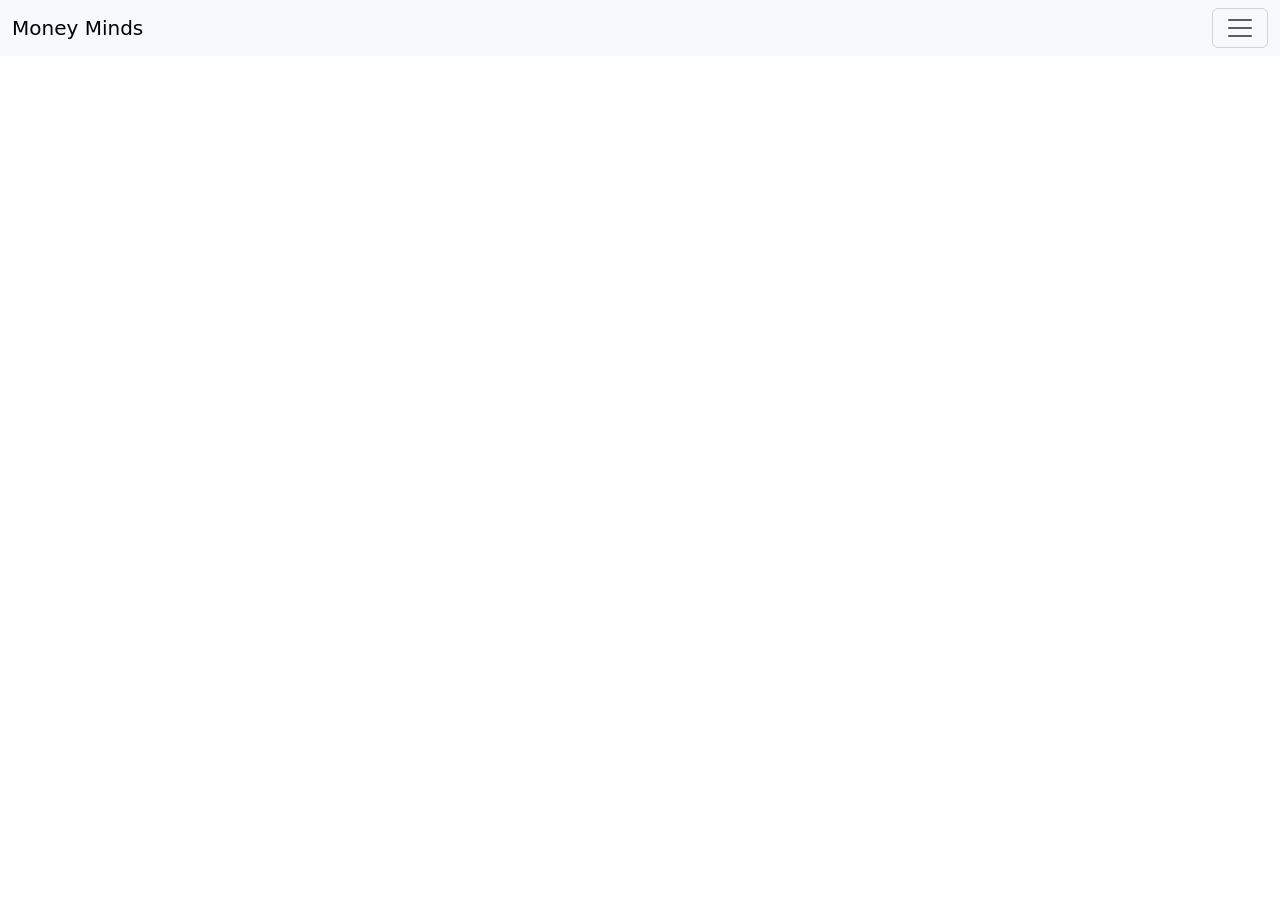
==== index.html @ 813352d2 "Update - Fase 4 (#5) - Init project in HTML, CSS, JS and framework - Bootstrap" ====
<!DOCTYPE html>
<html lang="pt-br">
<head>
  <!-- Metadados for page -->
  <meta charset="UTF-8">
  <meta name="viewport" content="width=device-width, initial-scale=1.0">
  <!-- Style -->
  <!-- Style - P -->
  <link rel="stylesheet" href="src/style/main.css">
  <!-- Style - External -->
  <link href="https://cdn.jsdelivr.net/npm/bootstrap@5.3.8/dist/css/bootstrap.min.css" rel="stylesheet" integrity="sha384-sRIl4kxILFvY47J16cr9ZwB07vP4J8+LH7qKQnuqkuIAvNWLzeN8tE5YBujZqJLB" crossorigin="anonymous">
  <link rel="stylesheet" href="https://cdn.jsdelivr.net/npm/bootstrap-icons@1.13.1/font/bootstrap-icons.min.css">

  <!-- JS -->
  <!-- JS - P -->

  <!-- JS - External -->
  <script src="https://cdn.jsdelivr.net/npm/@popperjs/core@2.11.8/dist/umd/popper.min.js" integrity="sha384-I7E8VVD/ismYTF4hNIPjVp/Zjvgyol6VFvRkX/vR+Vc4jQkC+hVqc2pM8ODewa9r" crossorigin="anonymous"></script>
  <script src="https://cdn.jsdelivr.net/npm/bootstrap@5.3.8/dist/js/bootstrap.min.js" integrity="sha384-G/EV+4j2dNv+tEPo3++6LCgdCROaejBqfUeNjuKAiuXbjrxilcCdDz6ZAVfHWe1Y" crossorigin="anonymous"></script>

  <!-- Title of page -->
  <title>Money Minds</title>
</head>
<body>
  <!-- navbar -->
  <nav class="navbar bg-body-tertiary fixed-top">
    <div class="container-fluid">
      <a class="navbar-brand roboto-mono-600">Money Minds</a>
      <button class="navbar-toggler" type="button" data-bs-toggle="offcanvas" data-bs-target="#offcanvasNavbar" aria-controls="offcanvasNavbar" aria-label="Toggle navigation">
        <span class="navbar-toggler-icon"></span>
      </button>
      <div class="offcanvas offcanvas-end" tabindex="-1" id="offcanvasNavbar" aria-labelledby="offcanvasNavbarLabel">
        <div class="offcanvas-header">
          <h5 class="offcanvas-title" id="offcanvasNavbarLabel">Offcanvas</h5>
          <button type="button" class="btn-close" data-bs-dismiss="offcanvas" aria-label="Close"></button>
        </div>
        <div class="offcanvas-body">
          
        </div>
      </div>
    </div>
  </nav>

  <!--  -->
</body>
</html>
---- src/style/main.css ----
/* Imports */
/* Reset CSS */
@import url(reset.css);
/* Fonts */
@import url(fonts.css);


/* root */
:root {
  /* Font */
  --font--RobotoMono: "Roboto Mono", monospace;

  /* Gray palette */
  --color--gray1: #3a3a3c;
  --color--gray2: #242426;
  --color--gray3: #545456;
  --color--gray4: #aeaeb2;

  /* B&W palette */
  --color--white: #ebebff;
  --color--black: #00001f;

  /* Purple palette */
  --color--purple1: #D8D0E8;
  --color--purple2: #3D3554;
  --color--purple3: #2B2640;
}

/*                                      Classe CSS das fonts

roboto-mono-300
roboto-mono-300-italic
roboto-mono-400
roboto-mono-600

*/


/*  */
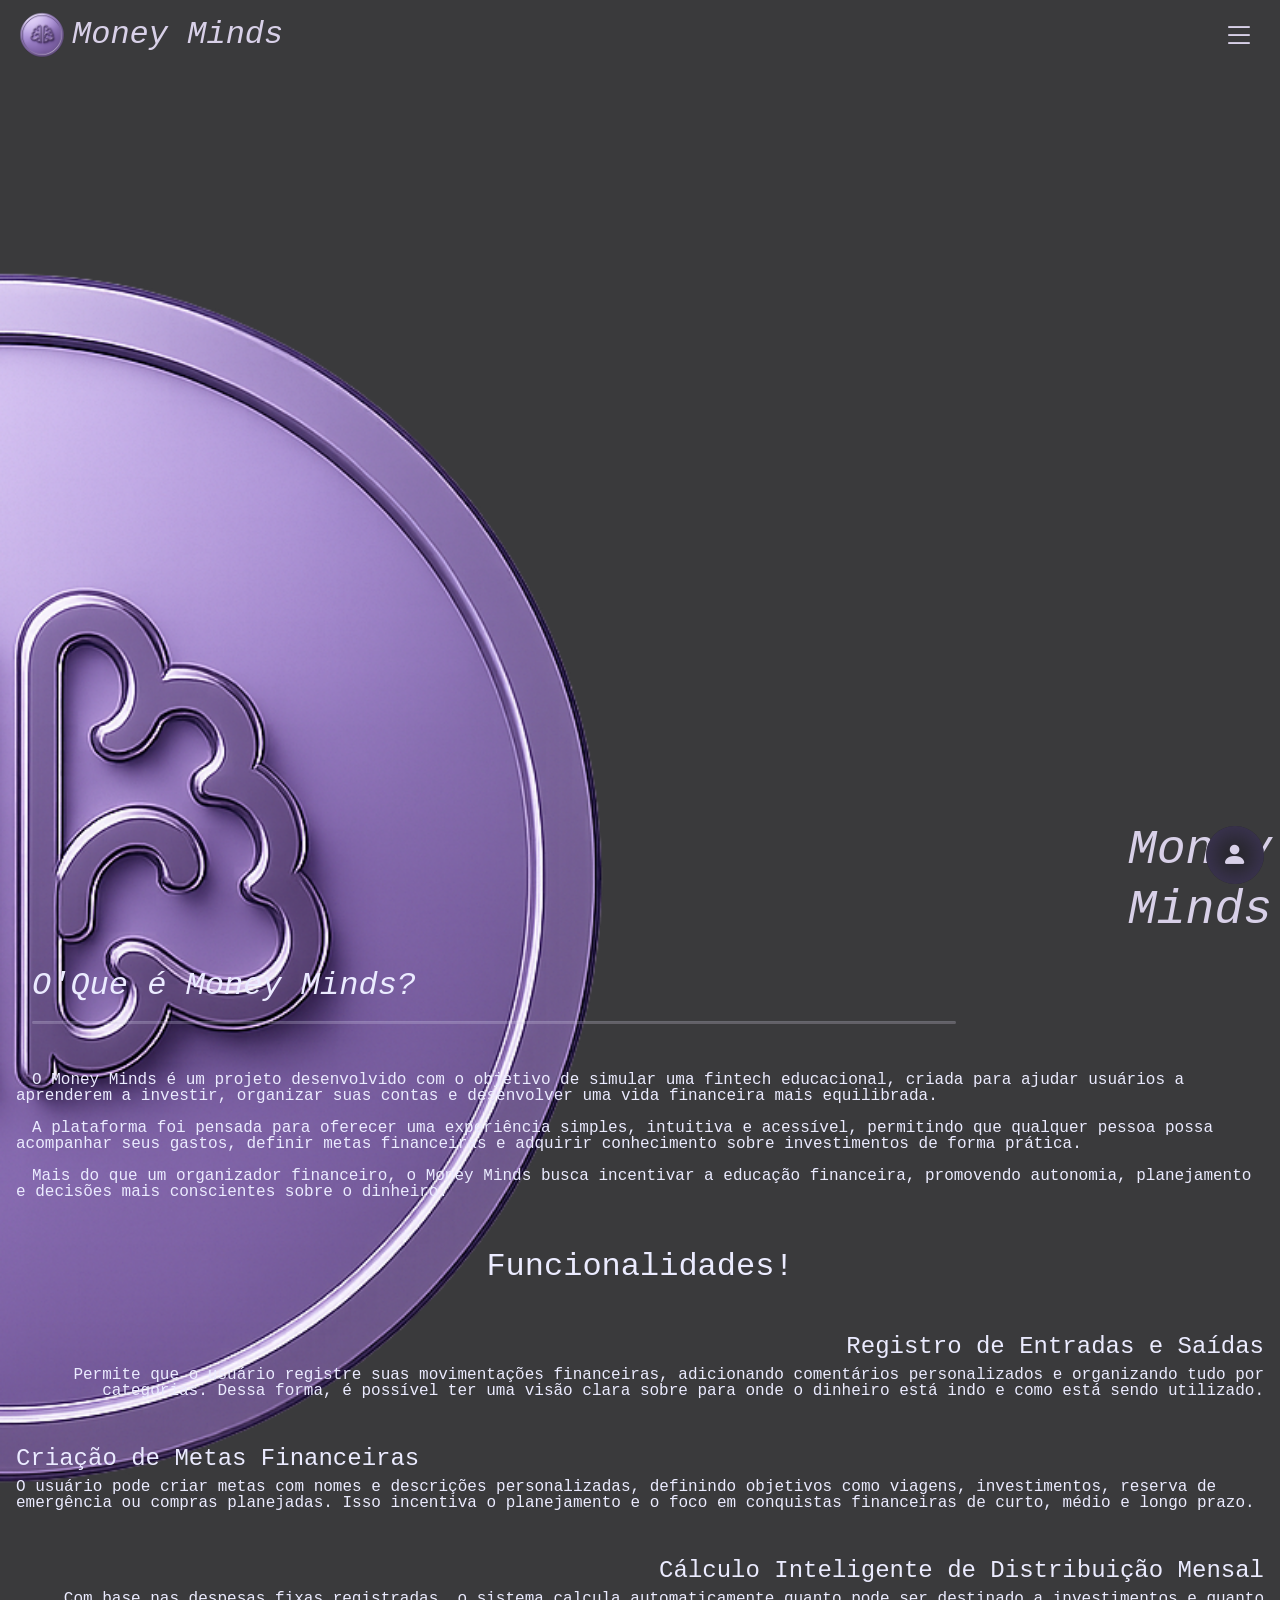
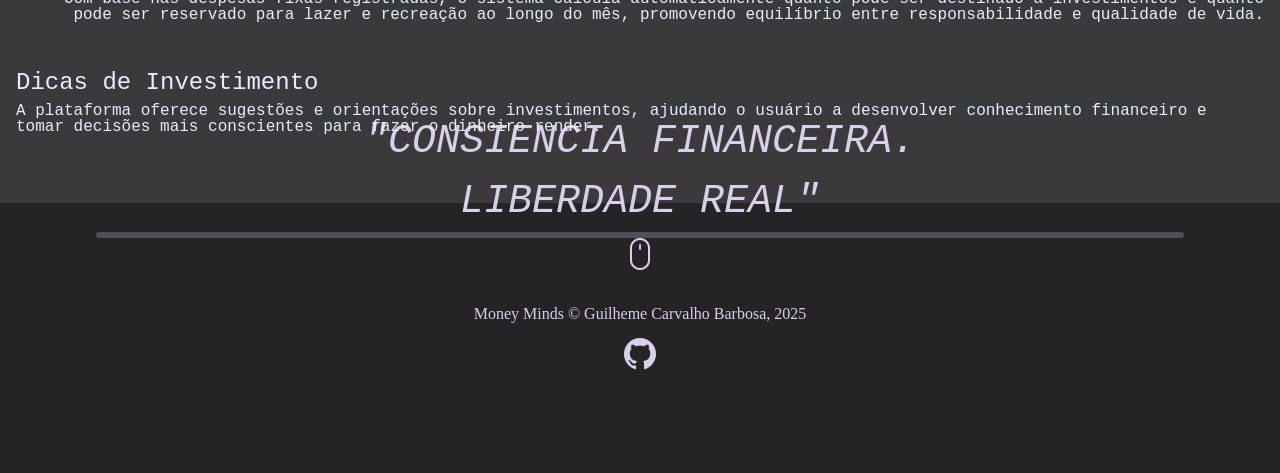
==== commit 5d3dcb42: "Update - Fase 4 (#6) Init code HTML, CSS with Bootstrap: - Navbar - Offcanvas - Body - IndexPage - F" ====
--- a/index.html
+++ b/index.html
@@ -5,11 +5,12 @@
   <meta charset="UTF-8">
   <meta name="viewport" content="width=device-width, initial-scale=1.0">
   <!-- Style -->
-  <!-- Style - P -->
-  <link rel="stylesheet" href="src/style/main.css">
   <!-- Style - External -->
   <link href="https://cdn.jsdelivr.net/npm/bootstrap@5.3.8/dist/css/bootstrap.min.css" rel="stylesheet" integrity="sha384-sRIl4kxILFvY47J16cr9ZwB07vP4J8+LH7qKQnuqkuIAvNWLzeN8tE5YBujZqJLB" crossorigin="anonymous">
   <link rel="stylesheet" href="https://cdn.jsdelivr.net/npm/bootstrap-icons@1.13.1/font/bootstrap-icons.min.css">
+  <!-- Style - P -->
+  <link rel="stylesheet" href="src/style/main.css">
+  <link rel="stylesheet" href="src/style/index.css">
 
   <!-- JS -->
   <!-- JS - P -->
@@ -23,24 +24,121 @@
 </head>
 <body>
   <!-- navbar -->
-  <nav class="navbar bg-body-tertiary fixed-top">
-    <div class="container-fluid">
-      <a class="navbar-brand roboto-mono-600">Money Minds</a>
-      <button class="navbar-toggler" type="button" data-bs-toggle="offcanvas" data-bs-target="#offcanvasNavbar" aria-controls="offcanvasNavbar" aria-label="Toggle navigation">
-        <span class="navbar-toggler-icon"></span>
+  <nav class="navbar py-0 fixed-top">
+    <div class="container-fluid navbar-main">
+      <!-- Brand -->
+      <a class="navbar-brand d-flex align-items-center roboto-mono-300-italic navbar-brand-title" href="index.html">
+        <img src="src/img/MM-Icon1-NoBG.png" alt="Icone do Money Minds">
+        <p class="mb-0 fs-2">Money Minds</p>
+      </a>
+      <!-- Menu button -->
+      <button class="navbar-toggler navbar-menu-icon" type="button" data-bs-toggle="offcanvas" data-bs-target="#offcanvasNavbar" aria-controls="offcanvasNavbar" aria-label="Toggle navigation">
+        <i class="bi bi-list"></i>
       </button>
-      <div class="offcanvas offcanvas-end" tabindex="-1" id="offcanvasNavbar" aria-labelledby="offcanvasNavbarLabel">
-        <div class="offcanvas-header">
-          <h5 class="offcanvas-title" id="offcanvasNavbarLabel">Offcanvas</h5>
-          <button type="button" class="btn-close" data-bs-dismiss="offcanvas" aria-label="Close"></button>
+      </div>
+      <!-- Offcanvas -->
+      <div class="offcanvas offcanvas-end offcanvas-main" tabindex="-1" id="offcanvasNavbar" aria-labelledby="offcanvasNavbarLabel">
+        <!-- Offcanvas - Header -->
+        <div class="offcanvas-header d-flex justify-content-between">
+          <h5 class="offcanvas-title fs-2 roboto-mono-300-italic" id="offcanvasNavbarLabel">Money Minds</h5>
+          <button type="button" data-bs-dismiss="offcanvas" aria-label="Close">
+            <i class="bi bi-x"></i>
+          </button>
         </div>
-        <div class="offcanvas-body">
+        <!-- Offcanvas - Body -->
+        <div id="canvasBody" class="offcanvas-body" >
           
+        </div>
+    </div>
+  </nav>
+
+  <!-- User bottom -->
+  <div class="m-3 fixed-bottom d-flex justify-content-end user-button">
+    <div>
+      <button class="p-3" type="button" data-bs-toggle="offcanvas" data-bs-target="#offcanvasBottom" aria-controls="offcanvasBottom">
+        <i class="bi bi-person-fill"></i>
+      </button>
+    </div>
+    
+    <div class="offcanvas offcanvas-bottom offcanvas-user" tabindex="-1" id="offcanvasBottom" aria-labelledby="offcanvasBottomLabel">
+      <div class="offcanvas-header d-flex justify-content-between">
+        <h5 class="offcanvas-title roboto-mono-300" id="offcanvasBottomLabel">Area do usuario</h5>
+        <button type="button" data-bs-dismiss="offcanvas" aria-label="Close">
+          <i class="bi bi-x"></i>
+        </button>
+      </div>
+      <div class="offcanvas-body small">
+
+      </div>
+    </div>  
+  </div>
+
+  <main class="index-page">
+    <!-- Bloco 1 -->
+    <div class="mb-5 d-flex flex-column justify-content-between" id="bloco-web-1">
+      <!-- Banner -->
+      <div class="mt-5 d-flex justify-content-between align-items-center banner-index">
+        <img src="src/img/MM-Icon1-Half-NoBG.png" alt="Metade do icone do Money Minds">
+        <h1 class="me-2 roboto-mono-100-italic lh-sm">Money<br>Minds</h1>
+      </div>
+
+      <!-- Slogan  -->
+      <div class="slogan text-center">
+        <h1 class="roboto-mono-300-italic lh-base fs-1 text-uppercase">"Consiencia financeira.<br>Liberdade real"</h1>
+        <hr>
+      </div>
+      <!-- Scroll block -->
+      <div class="d-flex flex-column align-items-center justify-content-center scroll-icon">
+        <i class="bi bi-mouse"></i>
+      </div>
+    </div>
+
+    <!-- Bloco 2 -->
+    <div id="bloco-web-2" class="mt-5 p-3 welcome">
+      <!-- Introduction -->
+      <div>
+        <h2 class="h2 ms-3 my-5 roboto-mono-300-italic">O'Que é Money Minds?<hr class="welcome-hr"></h2>
+        <p class="my-3 roboto-mono-400">
+          O Money Minds é um projeto desenvolvido com o objetivo de simular uma fintech educacional, criada para ajudar usuários a aprenderem a investir, organizar suas contas e desenvolver uma vida financeira mais equilibrada.
+        </p>
+        <p class="my-3 roboto-mono-400">
+          A plataforma foi pensada para oferecer uma experiência simples, intuitiva e acessível, permitindo que qualquer pessoa possa acompanhar seus gastos, definir metas financeiras e adquirir conhecimento sobre investimentos de forma prática.
+        </p>
+        <p class="my-3 roboto-mono-400">
+          Mais do que um organizador financeiro, o Money Minds busca incentivar a educação financeira, promovendo autonomia, planejamento e decisões mais conscientes sobre o dinheiro.
+        </p>
+      </div>
+      <!-- Features -->
+      <div class="mt-5 roboto-mono-400 features-main">
+        <!-- Title -->
+        <h2 class="h2 text-center">Funcionalidades!</h2>
+        <!-- Controle financeiro -->
+        <div class="features-item my-5 text-end">
+          <h3 class="mb-2 fs-4">Registro de Entradas e Saídas</h3>
+          <p>Permite que o usuário registre suas movimentações financeiras, adicionando comentários personalizados e organizando tudo por categorias. Dessa forma, é possível ter uma visão clara sobre para onde o dinheiro está indo e como está sendo utilizado.</p>
+        </div>
+        <!-- Goals -->
+        <div class="features-item my-5 text-start">
+          <h3 class="mb-2 fs-4">Criação de Metas Financeiras</h3>
+          <p>O usuário pode criar metas com nomes e descrições personalizadas, definindo objetivos como viagens, investimentos, reserva de emergência ou compras planejadas. Isso incentiva o planejamento e o foco em conquistas financeiras de curto, médio e longo prazo.</p>
+        </div>
+        <!-- Calculate -->
+        <div class="features-item my-5 text-end">
+          <h3 class="mb-2 fs-4">Cálculo Inteligente de Distribuição Mensal</h3>
+          <p>Com base nas despesas fixas registradas, o sistema calcula automaticamente quanto pode ser destinado a investimentos e quanto pode ser reservado para lazer e recreação ao longo do mês, promovendo equilíbrio entre responsabilidade e qualidade de vida.</p>
+        </div>
+        <!-- Investimentes -->
+        <div class="features-item my-5 text-start">
+          <h3 class="mb-2 fs-4">Dicas de Investimento</h3>
+          <p>A plataforma oferece sugestões e orientações sobre investimentos, ajudando o usuário a desenvolver conhecimento financeiro e tomar decisões mais conscientes para fazer o dinheiro render.</p>
         </div>
       </div>
     </div>
-  </nav>
-
-  <!--  -->
+  </main>
+  <!-- Footer -->
+  <footer class="d-flex flex-column justify-content-center align-items-center gap-3">
+    <p>Money Minds © Guilheme Carvalho Barbosa, 2025</p>
+    <a href="https://github.com/guicarbar"><i class="bi bi-github"></i></a>
+  </footer>
 </body>
 </html>
--- a/src/style/main.css
+++ b/src/style/main.css
@@ -3,7 +3,10 @@
 @import url(reset.css);
 /* Fonts */
 @import url(fonts.css);
-
+/* Navbar */
+@import url(navbar.css);
+/* User */
+@import url(user.css);
 
 /* root */
 :root {
@@ -28,6 +31,7 @@
 
 /*                                      Classe CSS das fonts
 
+roboto-mono-100-italic
 roboto-mono-300
 roboto-mono-300-italic
 roboto-mono-400
@@ -36,4 +40,14 @@
 */
 
 
-/*  */
+/* General styles */
+html {
+  background-color: var(--color--gray1);
+}
+
+
+/* Alter Styles for Bootstrap*/
+.offcanvas-backdrop {
+  z-index: 8;
+}
+
--- a/src/style/index.css
+++ b/src/style/index.css
@@ -0,0 +1,103 @@
+/* footer for webpages for not use in user tools */
+@import url(footer.css);
+
+/* Style of Index Page */
+
+
+/* root */
+:root {
+  /* Font */
+  --font--RobotoMono: "Roboto Mono", monospace;
+
+  /* Gray palette */
+  --color--gray1: #3a3a3c;
+  --color--gray2: #242426;
+  --color--gray3: #545456;
+  --color--gray4: #aeaeb2;
+
+  /* B&W palette */
+  --color--white: #ebebff;
+  --color--black: #00001f;
+
+  /* Purple palette */
+  --color--purple1: #D8D0E8;
+  --color--purple2: #3D3554;
+  --color--purple3: #2B2640;
+}
+
+#bloco-web-1 {
+  height: 95vh;
+}
+
+#bloco-web-2 {
+  min-height: 100vh;
+}
+
+/*                              temporario
+body {
+  overflow: hidden;
+}
+*/
+
+
+/* Banner */
+main.index-page {
+  background-color: var(--color--gray1);
+}
+
+.banner-index > img {
+  width: 65vw;
+}
+
+.banner-index > h1 {
+  font-size: 3em;
+  color: var(--color--purple1);
+}
+
+.scroll-icon > i {
+  font-size: 2em;
+  color: var(--color--purple1);
+  cursor: pointer;
+}
+
+
+.slogan {
+  color: var(--color--purple1);
+}
+
+.slogan > hr {
+  border-radius: 1em;
+  height: 6px;
+  background-color: var(--color--purple1);
+  width: 85%;
+  margin: auto;
+}
+
+
+
+.welcome {
+  color: var(--color--white);
+}
+
+.welcome-hr {
+  border-radius: 1em;
+  height: 3px;
+  background-color: var(--color--purple1);
+  width: 75%;
+}
+
+
+.welcome > div > p {
+  text-indent: 1em;
+}
+
+
+
+.features-main {
+  
+}
+
+
+.features-item {
+
+}
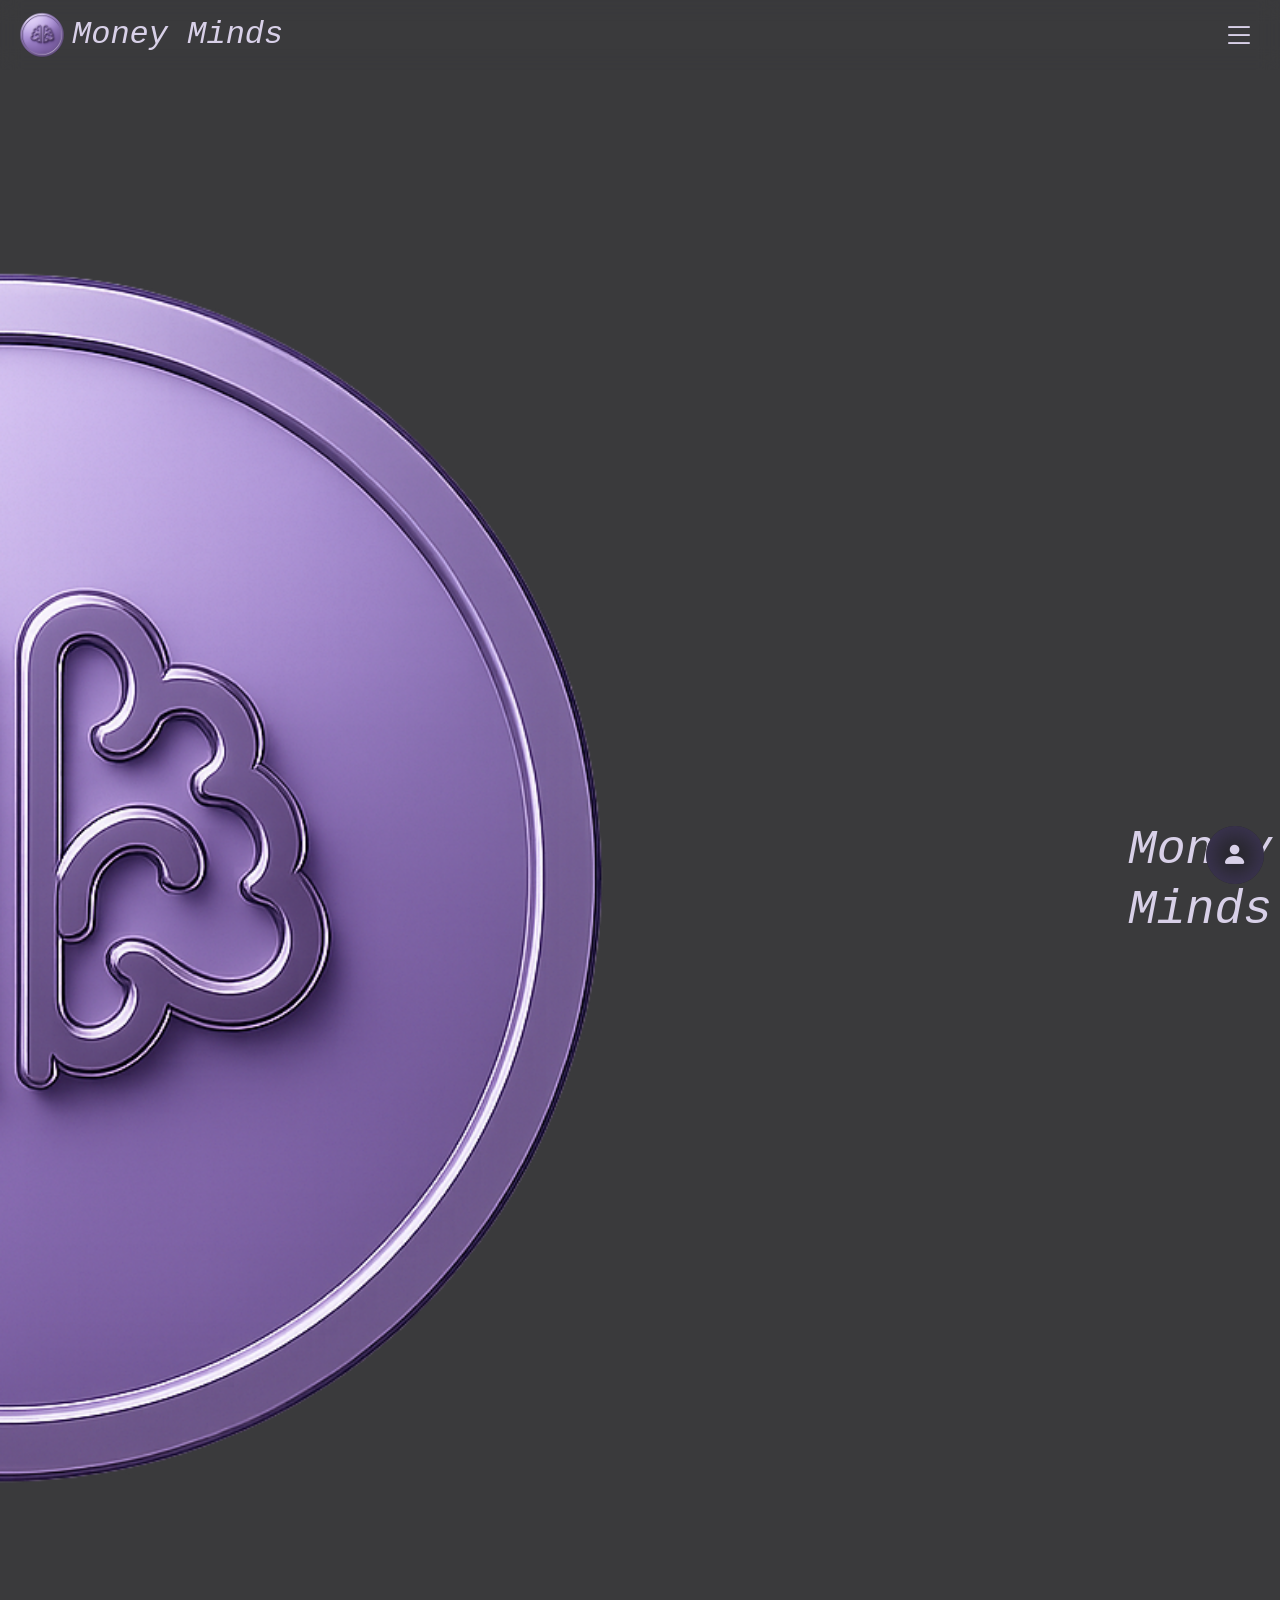
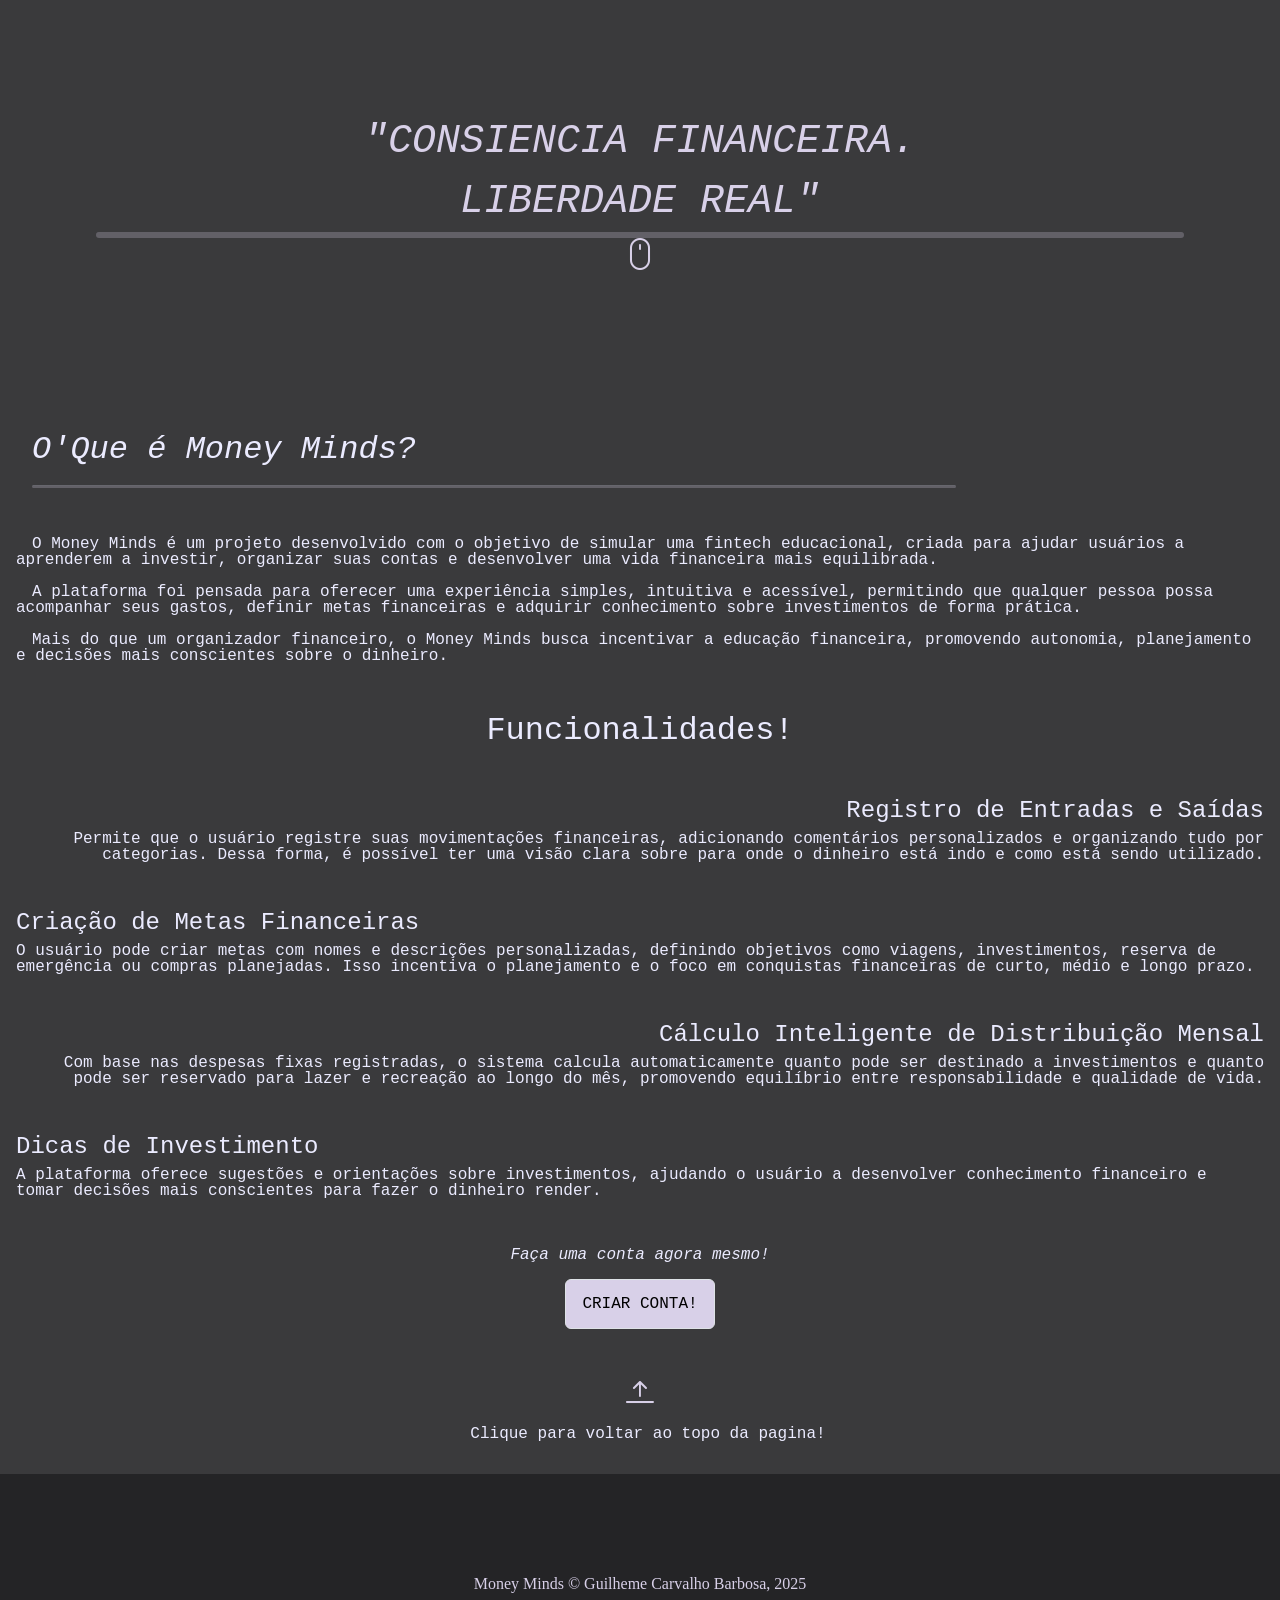
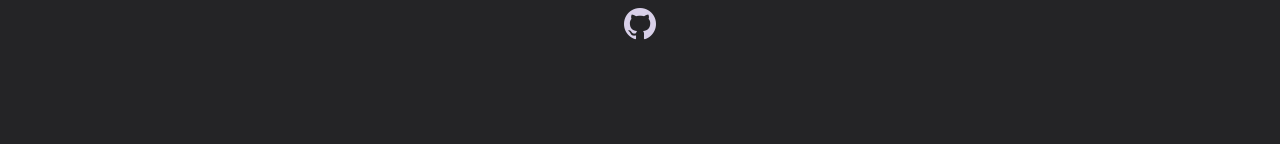
==== commit 6bf25fb9: "Update - fase 4 (#7) - Js index" ====
--- a/index.html
+++ b/index.html
@@ -5,20 +5,14 @@
   <meta charset="UTF-8">
   <meta name="viewport" content="width=device-width, initial-scale=1.0">
   <!-- Style -->
+  <!-- Style - Favicon -->
+  
   <!-- Style - External -->
   <link href="https://cdn.jsdelivr.net/npm/bootstrap@5.3.8/dist/css/bootstrap.min.css" rel="stylesheet" integrity="sha384-sRIl4kxILFvY47J16cr9ZwB07vP4J8+LH7qKQnuqkuIAvNWLzeN8tE5YBujZqJLB" crossorigin="anonymous">
   <link rel="stylesheet" href="https://cdn.jsdelivr.net/npm/bootstrap-icons@1.13.1/font/bootstrap-icons.min.css">
   <!-- Style - P -->
   <link rel="stylesheet" href="src/style/main.css">
   <link rel="stylesheet" href="src/style/index.css">
-
-  <!-- JS -->
-  <!-- JS - P -->
-
-  <!-- JS - External -->
-  <script src="https://cdn.jsdelivr.net/npm/@popperjs/core@2.11.8/dist/umd/popper.min.js" integrity="sha384-I7E8VVD/ismYTF4hNIPjVp/Zjvgyol6VFvRkX/vR+Vc4jQkC+hVqc2pM8ODewa9r" crossorigin="anonymous"></script>
-  <script src="https://cdn.jsdelivr.net/npm/bootstrap@5.3.8/dist/js/bootstrap.min.js" integrity="sha384-G/EV+4j2dNv+tEPo3++6LCgdCROaejBqfUeNjuKAiuXbjrxilcCdDz6ZAVfHWe1Y" crossorigin="anonymous"></script>
-
   <!-- Title of page -->
   <title>Money Minds</title>
 </head>
@@ -73,9 +67,9 @@
     </div>  
   </div>
 
-  <main class="index-page">
+  <main id="sec1" class="index-page">
     <!-- Bloco 1 -->
-    <div class="mb-5 d-flex flex-column justify-content-between" id="bloco-web-1">
+    <div class="mb-5 d-flex flex-column justify-content-between section">
       <!-- Banner -->
       <div class="mt-5 d-flex justify-content-between align-items-center banner-index">
         <img src="src/img/MM-Icon1-Half-NoBG.png" alt="Metade do icone do Money Minds">
@@ -88,13 +82,13 @@
         <hr>
       </div>
       <!-- Scroll block -->
-      <div class="d-flex flex-column align-items-center justify-content-center scroll-icon">
+      <div class="mb-5 d-flex flex-column align-items-center justify-content-center scroll-icon">
         <i class="bi bi-mouse"></i>
       </div>
     </div>
 
     <!-- Bloco 2 -->
-    <div id="bloco-web-2" class="mt-5 p-3 welcome">
+    <div id="sec2" class="mt-5 p-3 welcome section">
       <!-- Introduction -->
       <div>
         <h2 class="h2 ms-3 my-5 roboto-mono-300-italic">O'Que é Money Minds?<hr class="welcome-hr"></h2>
@@ -109,7 +103,7 @@
         </p>
       </div>
       <!-- Features -->
-      <div class="mt-5 roboto-mono-400 features-main">
+      <div id="sec3" class="mt-5 roboto-mono-400 features-main">
         <!-- Title -->
         <h2 class="h2 text-center">Funcionalidades!</h2>
         <!-- Controle financeiro -->
@@ -123,7 +117,7 @@
           <p>O usuário pode criar metas com nomes e descrições personalizadas, definindo objetivos como viagens, investimentos, reserva de emergência ou compras planejadas. Isso incentiva o planejamento e o foco em conquistas financeiras de curto, médio e longo prazo.</p>
         </div>
         <!-- Calculate -->
-        <div class="features-item my-5 text-end">
+        <div id="sec4" class="features-item my-5 text-end">
           <h3 class="mb-2 fs-4">Cálculo Inteligente de Distribuição Mensal</h3>
           <p>Com base nas despesas fixas registradas, o sistema calcula automaticamente quanto pode ser destinado a investimentos e quanto pode ser reservado para lazer e recreação ao longo do mês, promovendo equilíbrio entre responsabilidade e qualidade de vida.</p>
         </div>
@@ -133,6 +127,16 @@
           <p>A plataforma oferece sugestões e orientações sobre investimentos, ajudando o usuário a desenvolver conhecimento financeiro e tomar decisões mais conscientes para fazer o dinheiro render.</p>
         </div>
       </div>
+      <!-- make account -->
+      <div id="sec5"  class="my-5 d-flex flex-column align-items-center gap-3">
+        <h1 class="roboto-mono-300-italic">Faça uma conta agora mesmo!</h1>
+        <button class="makeAccount-btn p-3 rounded border roboto-mono-400 text-uppercase">Criar conta!</button>
+      </div>
+      <!-- Go back to the top -->
+      <div onclick="scrollToSection(0)" class="my-3 d-flex flex-column align-items-center justify-content-center gap-3 return">
+        <i class="bi bi-arrow-bar-up"></i>
+        <p class="roboto-mono-400">Clique para voltar ao topo da pagina!</p>
+      </div>
     </div>
   </main>
   <!-- Footer -->
@@ -140,5 +144,12 @@
     <p>Money Minds © Guilheme Carvalho Barbosa, 2025</p>
     <a href="https://github.com/guicarbar"><i class="bi bi-github"></i></a>
   </footer>
+
+  <!-- JS -->
+  <!-- JS - P -->
+  <script src="src/js/index.js"></script>
+  <!-- JS - External -->
+  <script src="https://cdn.jsdelivr.net/npm/@popperjs/core@2.11.8/dist/umd/popper.min.js" integrity="sha384-I7E8VVD/ismYTF4hNIPjVp/Zjvgyol6VFvRkX/vR+Vc4jQkC+hVqc2pM8ODewa9r" crossorigin="anonymous"></script>
+  <script src="https://cdn.jsdelivr.net/npm/bootstrap@5.3.8/dist/js/bootstrap.min.js" integrity="sha384-G/EV+4j2dNv+tEPo3++6LCgdCROaejBqfUeNjuKAiuXbjrxilcCdDz6ZAVfHWe1Y" crossorigin="anonymous"></script>
 </body>
 </html>
--- a/src/style/index.css
+++ b/src/style/index.css
@@ -25,24 +25,21 @@
   --color--purple3: #2B2640;
 }
 
-#bloco-web-1 {
-  height: 95vh;
+.section {
+  min-height: 95vh;
+  width: 100%;
 }
 
-#bloco-web-2 {
-  min-height: 100vh;
-}
-
-/*                              temporario
 body {
   overflow: hidden;
+  scroll-behavior: smooth;
 }
-*/
 
 
 /* Banner */
 main.index-page {
   background-color: var(--color--gray1);
+  transition: transform 0.7s ease-in-out;
 }
 
 .banner-index > img {
@@ -91,13 +88,13 @@
   text-indent: 1em;
 }
 
-
-
-.features-main {
-  
+.return > i {
+  font-size: 2em;
+  color: var(--color--purple1);
+  cursor: pointer;
 }
 
-
-.features-item {
+.makeAccount-btn {
+  background-color: var(--color--purple1);
 
 }
